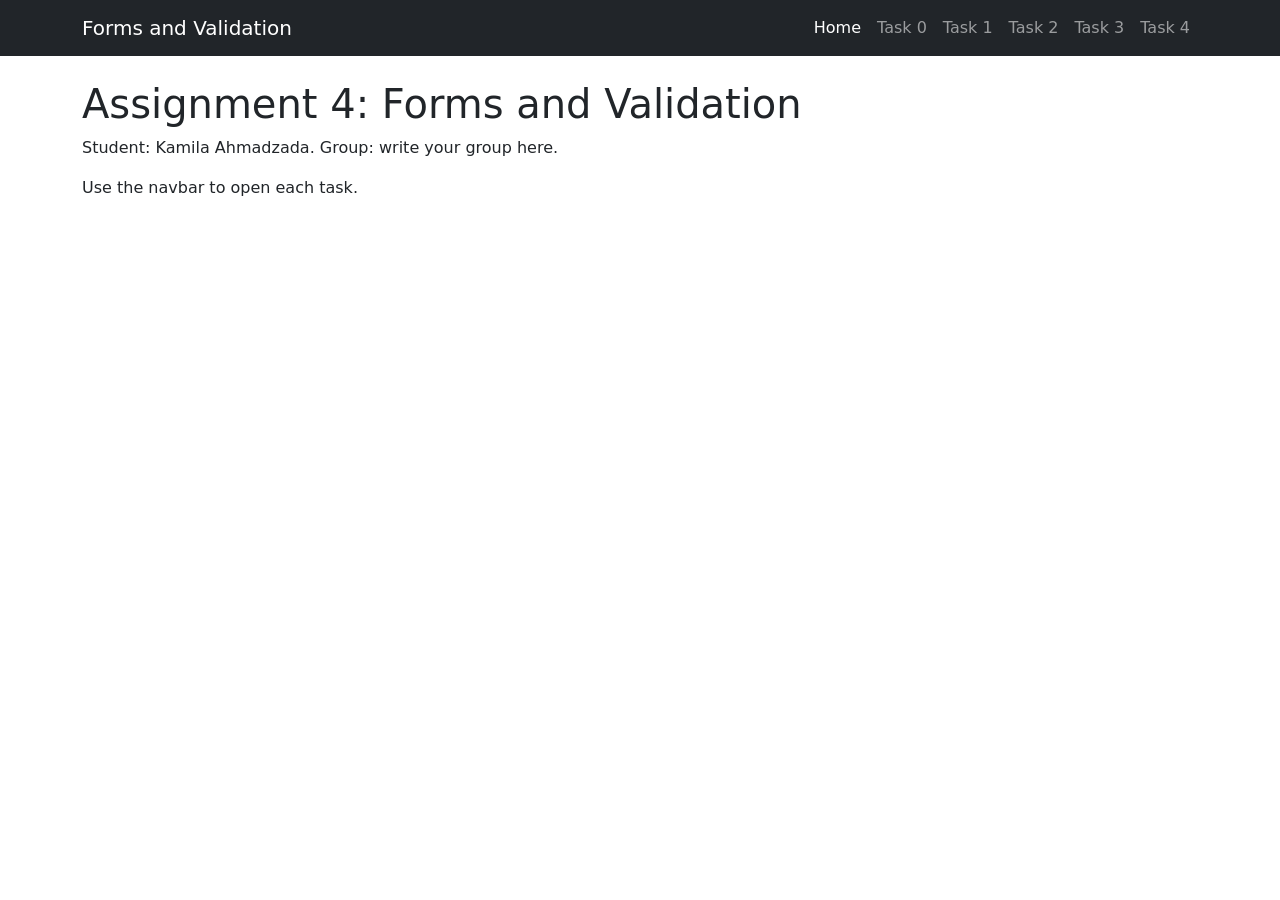
==== index.html @ 95c8d303 "Finish all tasks" ====
<!DOCTYPE html>
<html lang="en">
<head>
    <meta charset="UTF-8">
    <meta name="viewport" content="width=device-width, initial-scale=1">
    <title>Forms and Validation</title>
    <link href="https://cdn.jsdelivr.net/npm/bootstrap@5.3.3/dist/css/bootstrap.min.css" rel="stylesheet">
</head>
<body>

    <nav class="navbar navbar-expand-lg navbar-dark bg-dark">
        <div class="container">
            <a class="navbar-brand" href="index.html">Forms and Validation</a>
            <button class="navbar-toggler" type="button" data-bs-toggle="collapse" data-bs-target="#mainNav" aria-controls="mainNav" aria-expanded="false" aria-label="Toggle navigation">
                <span class="navbar-toggler-icon"></span>
            </button>
            <div class="collapse navbar-collapse" id="mainNav">
                <ul class="navbar-nav ms-auto">
                    <li class="nav-item"><a class="nav-link active" href="index.html">Home</a></li>
                    <li class="nav-item"><a class="nav-link" href="task0-contact.html">Task 0</a></li>
                    <li class="nav-item"><a class="nav-link" href="task1-validation.html">Task 1</a></li>
                    <li class="nav-item"><a class="nav-link" href="task2-bootstrap.html">Task 2</a></li>
                    <li class="nav-item"><a class="nav-link" href="task3-bootstrap-validation.html">Task 3</a></li>
                    <li class="nav-item"><a class="nav-link" href="task4-registration.html">Task 4</a></li>
                </ul>
            </div>
        </div>
    </nav>

    <main class="container py-4">
        <h1>Assignment 4: Forms and Validation</h1>
        <p>Student: Kamila Ahmadzada. Group: write your group here.</p>
        <p>Use the navbar to open each task.</p>
    </main>

    <script src="https://cdn.jsdelivr.net/npm/bootstrap@5.3.3/dist/js/bootstrap.bundle.min.js"></script>
</body>
</html>
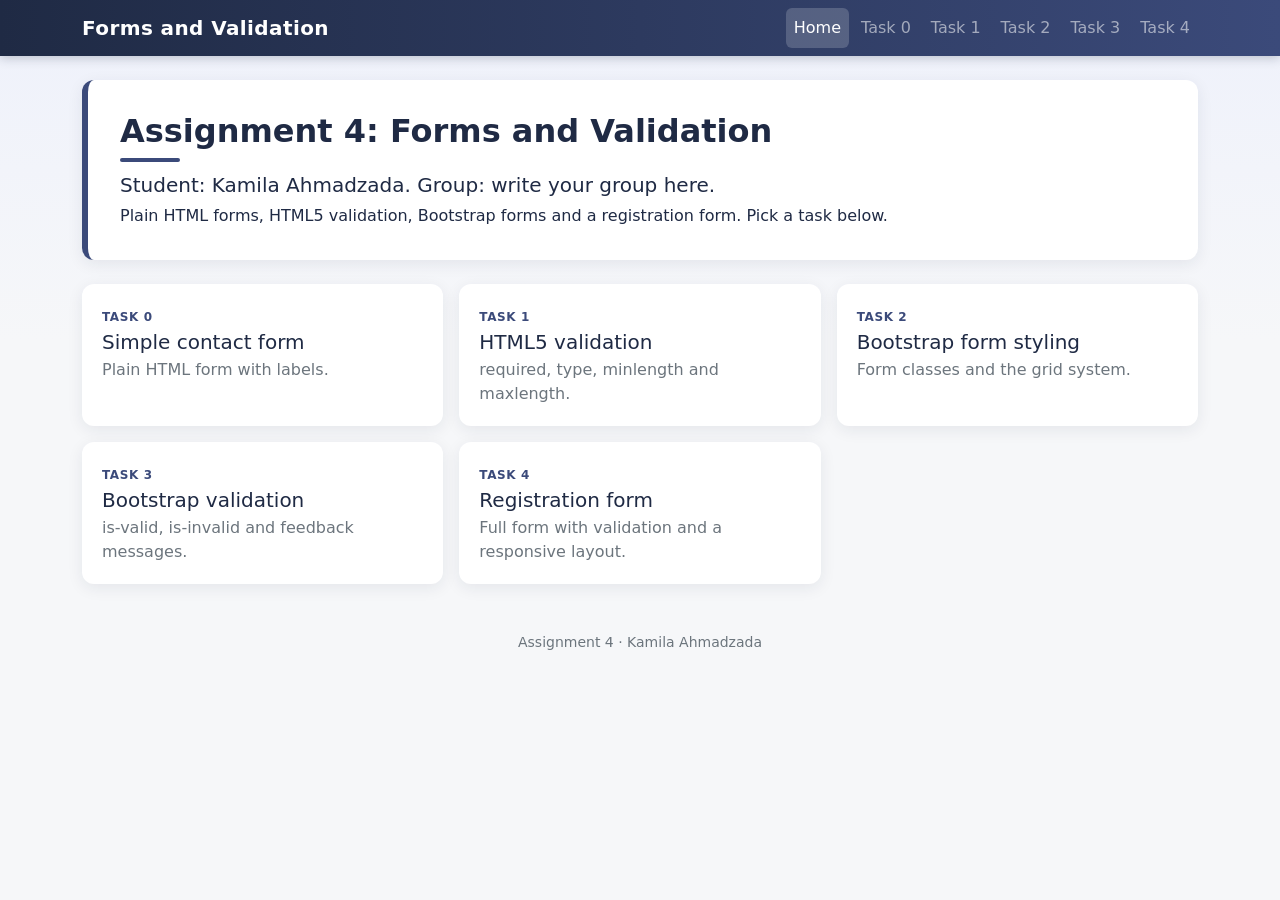
==== commit 76705591: "Finish all tasks and design" ====
--- a/index.html
+++ b/index.html
@@ -5,6 +5,7 @@
     <meta name="viewport" content="width=device-width, initial-scale=1">
     <title>Forms and Validation</title>
     <link href="https://cdn.jsdelivr.net/npm/bootstrap@5.3.3/dist/css/bootstrap.min.css" rel="stylesheet">
+    <link href="css/style.css" rel="stylesheet">
 </head>
 <body>
 
@@ -28,10 +29,52 @@
     </nav>
 
     <main class="container py-4">
-        <h1>Assignment 4: Forms and Validation</h1>
-        <p>Student: Kamila Ahmadzada. Group: write your group here.</p>
-        <p>Use the navbar to open each task.</p>
+        <div class="hero">
+            <h1>Assignment 4: Forms and Validation</h1>
+            <p class="lead mb-1">Student: Kamila Ahmadzada. Group: write your group here.</p>
+            <p class="mb-0">Plain HTML forms, HTML5 validation, Bootstrap forms and a registration form. Pick a task below.</p>
+        </div>
+
+        <div class="row g-3 mt-2">
+            <div class="col-md-6 col-lg-4">
+                <a class="task-card" href="task0-contact.html">
+                    <span class="task-num">Task 0</span>
+                    <h2 class="h5">Simple contact form</h2>
+                    <p>Plain HTML form with labels.</p>
+                </a>
+            </div>
+            <div class="col-md-6 col-lg-4">
+                <a class="task-card" href="task1-validation.html">
+                    <span class="task-num">Task 1</span>
+                    <h2 class="h5">HTML5 validation</h2>
+                    <p>required, type, minlength and maxlength.</p>
+                </a>
+            </div>
+            <div class="col-md-6 col-lg-4">
+                <a class="task-card" href="task2-bootstrap.html">
+                    <span class="task-num">Task 2</span>
+                    <h2 class="h5">Bootstrap form styling</h2>
+                    <p>Form classes and the grid system.</p>
+                </a>
+            </div>
+            <div class="col-md-6 col-lg-4">
+                <a class="task-card" href="task3-bootstrap-validation.html">
+                    <span class="task-num">Task 3</span>
+                    <h2 class="h5">Bootstrap validation</h2>
+                    <p>is-valid, is-invalid and feedback messages.</p>
+                </a>
+            </div>
+            <div class="col-md-6 col-lg-4">
+                <a class="task-card" href="task4-registration.html">
+                    <span class="task-num">Task 4</span>
+                    <h2 class="h5">Registration form</h2>
+                    <p>Full form with validation and a responsive layout.</p>
+                </a>
+            </div>
+        </div>
     </main>
+
+    <footer class="site-footer">Assignment 4 &middot; Kamila Ahmadzada</footer>
 
     <script src="https://cdn.jsdelivr.net/npm/bootstrap@5.3.3/dist/js/bootstrap.bundle.min.js"></script>
 </body>
--- a/css/style.css
+++ b/css/style.css
@@ -0,0 +1,189 @@
+:root {
+    --brand: #3b4a7a;
+    --brand-dark: #2b3860;
+    --ink: #1f2a44;
+    --soft: #eef1fb;
+}
+
+/* ---------- page and navbar ---------- */
+body {
+    font-family: "Segoe UI", system-ui, -apple-system, Roboto, Arial, sans-serif;
+    color: var(--ink);
+    background: linear-gradient(180deg, var(--soft) 0, #f6f7f9 340px) no-repeat #f6f7f9;
+    min-height: 100vh;
+}
+
+.navbar {
+    background-image: linear-gradient(90deg, #1f2a44, var(--brand));
+    box-shadow: 0 2px 10px rgba(31, 42, 68, 0.25);
+}
+
+.navbar-brand {
+    font-weight: 700;
+    letter-spacing: 0.02em;
+}
+
+.navbar .nav-link {
+    border-radius: 6px;
+    margin-left: 0.25rem;
+}
+
+.navbar .nav-link.active {
+    background: rgba(255, 255, 255, 0.18);
+}
+
+/* ---------- headings ---------- */
+main h1 {
+    font-size: 2rem;
+    font-weight: 700;
+    color: var(--ink);
+}
+
+main h1::after {
+    content: "";
+    display: block;
+    width: 60px;
+    height: 4px;
+    margin-top: 0.5rem;
+    border-radius: 2px;
+    background: var(--brand);
+}
+
+main h2 {
+    color: var(--ink);
+    font-weight: 600;
+}
+
+/* ---------- every form is a white card ---------- */
+main form {
+    background: #fff;
+    padding: 1.5rem;
+    border-radius: 12px;
+    box-shadow: 0 4px 16px rgba(31, 42, 68, 0.08);
+    margin: 1.5rem 0 0 !important;
+}
+
+.form-label,
+.plain-form label {
+    font-weight: 600;
+    color: var(--ink);
+}
+
+.form-control,
+.form-select {
+    border-radius: 8px;
+}
+
+.form-control:focus,
+.form-select:focus {
+    border-color: var(--brand);
+    box-shadow: 0 0 0 0.2rem rgba(59, 74, 122, 0.2);
+}
+
+.form-check-input:checked {
+    background-color: var(--brand);
+    border-color: var(--brand);
+}
+
+/* ---------- buttons ---------- */
+.btn {
+    border-radius: 8px;
+    padding: 0.5rem 1.25rem;
+}
+
+.btn-primary {
+    background-color: var(--brand);
+    border-color: var(--brand);
+}
+
+.btn-primary:hover,
+.btn-primary:focus {
+    background-color: var(--brand-dark);
+    border-color: var(--brand-dark);
+}
+
+/* ---------- plain forms (Tasks 0 and 1) ---------- */
+.plain-form input[type="text"],
+.plain-form input[type="email"],
+.plain-form textarea {
+    width: 100%;
+    max-width: 500px;
+    padding: 8px 10px;
+    border: 1px solid #adb5bd;
+    border-radius: 8px;
+    font: inherit;
+}
+
+.plain-form input:focus,
+.plain-form textarea:focus {
+    outline: none;
+    border-color: var(--brand);
+    box-shadow: 0 0 0 0.2rem rgba(59, 74, 122, 0.2);
+}
+
+.plain-form button {
+    padding: 8px 22px;
+    border: none;
+    border-radius: 8px;
+    background-color: var(--brand);
+    color: #fff;
+    font: inherit;
+    cursor: pointer;
+}
+
+.plain-form button:hover {
+    background-color: var(--brand-dark);
+}
+
+/* ---------- home page ---------- */
+.hero {
+    background: #fff;
+    border-radius: 12px;
+    padding: 2rem;
+    box-shadow: 0 4px 16px rgba(31, 42, 68, 0.08);
+    border-left: 6px solid var(--brand);
+}
+
+.task-card {
+    display: block;
+    height: 100%;
+    padding: 1.25rem;
+    background: #fff;
+    border-radius: 12px;
+    text-decoration: none;
+    color: inherit;
+    box-shadow: 0 4px 16px rgba(31, 42, 68, 0.08);
+    transition: transform 0.15s, box-shadow 0.15s;
+}
+
+.task-card:hover {
+    transform: translateY(-4px);
+    box-shadow: 0 8px 22px rgba(31, 42, 68, 0.15);
+}
+
+.task-num {
+    display: inline-block;
+    margin-bottom: 0.25rem;
+    font-size: 0.75rem;
+    font-weight: 700;
+    letter-spacing: 0.05em;
+    text-transform: uppercase;
+    color: var(--brand);
+}
+
+.task-card h2 {
+    margin-bottom: 0.25rem;
+}
+
+.task-card p {
+    margin: 0;
+    color: #6c757d;
+}
+
+/* ---------- footer ---------- */
+.site-footer {
+    padding: 1.5rem 0;
+    text-align: center;
+    font-size: 0.875rem;
+    color: #6c757d;
+}
